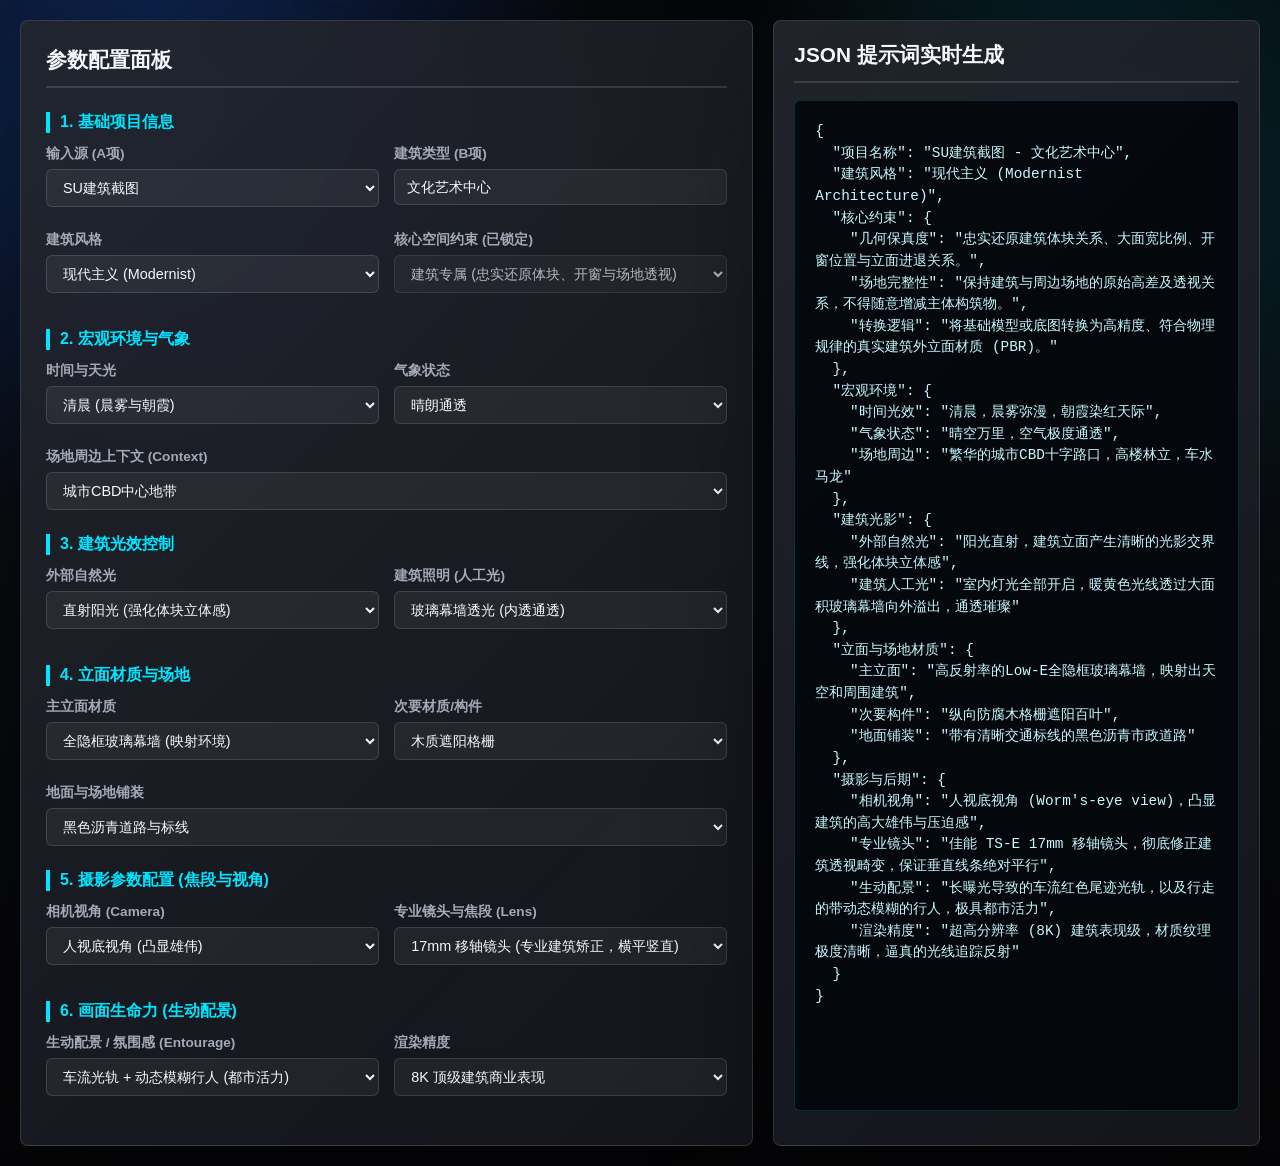
==== public/apps/architecture-prompt.html @ 8d7d2127 "Deploy personal portfolio site" ====
<!DOCTYPE html>
<html lang="zh-CN">
<head>
    <meta charset="UTF-8">
    <meta name="viewport" content="width=device-width, initial-scale=1.0">
    <title>建筑写实表现 - 提示词生成器</title>
    <style>
        :root {
            --primary: #2c3e50;
            --bg: #f4f6f8;
            --border: #ced4da;
            --radius: 6px;
            --accent: #2e86de;
            --success: #10ac84;
        }
        body {
            font-family: -apple-system, BlinkMacSystemFont, "Segoe UI", Roboto, sans-serif;
            background-color: var(--bg);
            color: var(--primary);
            max-width: 1400px;
            margin: 0 auto;
            padding: 20px;
            display: flex;
            gap: 20px;
            min-height: 100vh;
        }
        .form-section {
            flex: 1.4;
            background: #fff;
            padding: 25px;
            border-radius: var(--radius);
            box-shadow: 0 4px 15px rgba(0,0,0,0.05);
            min-height: calc(100vh - 40px);
            overflow-y: visible;
        }
        .right-panel {
            flex: 1;
            display: flex;
            flex-direction: column;
            gap: 20px;
        }
        .card { 
            background: #fff; 
            padding: 20px; 
            border-radius: var(--radius); 
            box-shadow: 0 4px 15px rgba(0,0,0,0.05); 
            display: flex;
            flex-direction: column;
            flex: 1; /* 让 JSON 预览卡片填满右侧高度 */
        }
        h2 { font-size: 1.3rem; margin-top: 0; padding-bottom: 12px; border-bottom: 2px solid var(--border); color: #34495e; }
        h3 { font-size: 1rem; margin: 24px 0 12px 0; color: var(--accent); border-left: 4px solid var(--accent); padding-left: 10px; }
        .row { display: flex; gap: 15px; margin-bottom: 12px; }
        .row .form-group { flex: 1; }
        .form-group { margin-bottom: 12px; }
        label { display: block; font-size: 0.85rem; margin-bottom: 6px; font-weight: 600; color: #555; }
        select, input[type="text"] {
            width: 100%; padding: 9px 12px; border: 1px solid var(--border);
            border-radius: 4px; font-size: 0.9rem; box-sizing: border-box; background-color: #f8f9fa; transition: border 0.2s;
        }
        select:focus, input:focus { border-color: var(--accent); outline: none; background: #fff;}
        .custom-input { margin-top: 8px; display: none; background-color: #fffde7 !important; border-color: #fdd835 !important; }
        pre { 
            background: #1e272e; color: #d2dae2; padding: 20px; border-radius: var(--radius); 
            overflow-y: auto; font-size: 0.9rem; flex: 1; white-space: pre-wrap; margin-top: 0;
            line-height: 1.5;
        }
        .btn { 
            background: var(--accent); color: #fff; border: none; padding: 12px 15px; 
            border-radius: 4px; cursor: pointer; font-size: 0.95rem; font-weight: bold; 
            transition: opacity 0.2s; width: 100%; margin-top: 15px;
        }
        .btn:hover { opacity: 0.85; }
        .btn.success { background: var(--success); }
        ::-webkit-scrollbar { width: 6px; height: 6px; }
        ::-webkit-scrollbar-thumb { background: #b2bec3; border-radius: 3px; }
    </style>
<link rel="stylesheet" href="./app-theme.css?v=20260623">
</head>
<body>

    <div class="form-section">
        <h2>参数配置面板</h2>
        
        <h3>1. 基础项目信息</h3>
        <div class="row">
            <div class="form-group">
                <label>输入源 (A项)</label>
                <select id="projSource">
                    <option value="SU建筑截图">SU建筑截图</option>
                    <option value="建筑白模">建筑白模</option>
                    <option value="场地航拍照片">场地航拍照片</option>
                    <option value="建筑立面线稿">建筑立面线稿</option>
                </select>
            </div>
            <div class="form-group">
                <label>建筑类型 (B项)</label>
                <input type="text" id="projScene" value="文化艺术中心" placeholder="例如：商业综合体 / 独栋美术馆">
            </div>
        </div>
        <div class="row">
            <div class="form-group">
                <label>建筑风格</label>
                <select id="designStyle" onchange="toggleCustom('designStyle', 'designStyleCustom')">
                    <option value="现代主义 (Modernist Architecture)">现代主义 (Modernist)</option>
                    <option value="解构主义 (Deconstructivism)，充满张力的非线性体块">解构主义 (Deconstructivism)</option>
                    <option value="粗野主义 (Brutalism)，强调结构与材料原色">粗野主义 (Brutalism)</option>
                    <option value="参数化设计 (Parametric Design)，流线型表皮">参数化设计 (Parametric)</option>
                    <option value="新中式建筑 (New Chinese Style)，坡屋顶与禅意表达">新中式建筑 (New Chinese)</option>
                    <option value="custom">✍️ 自定义输入...</option>
                </select>
                <input type="text" id="designStyleCustom" class="custom-input" placeholder="请输入自定义风格...">
            </div>
            <div class="form-group">
                <label>核心空间约束 (已锁定)</label>
                <select id="coreConstraint" disabled style="background-color: #e9ecef; color: #495057;">
                    <option value="exterior">建筑专属 (忠实还原体块、开窗与场地透视)</option>
                </select>
            </div>
        </div>

        <h3>2. 宏观环境与气象</h3>
        <div class="row">
            <div class="form-group">
                <label>时间与天光</label>
                <select id="envTime" onchange="toggleCustom('envTime', 'envTimeCustom')">
                    <option value="清晨，晨雾弥漫，朝霞染红天际">清晨 (晨雾与朝霞)</option>
                    <option value="午后，阳光强烈，产生清晰硬朗的建筑阴影">正午/午后 (强烈日照)</option>
                    <option value="黄昏/魔术光 (Golden Hour)，低角度温暖阳光勾勒建筑轮廓">黄昏 (Golden Hour)</option>
                    <option value="蓝调时刻 (Blue Hour)，深蓝天空与建筑暖光形成强烈冷暖对比">蓝调时刻 (夜景冷暖对比)</option>
                    <option value="深夜，璀璨的城市夜景，星空背景">深夜 (璀璨夜景)</option>
                    <option value="custom">✍️ 自定义输入...</option>
                </select>
                <input type="text" id="envTimeCustom" class="custom-input" placeholder="请输入自定义时间...">
            </div>
            <div class="form-group">
                <label>气象状态</label>
                <select id="envWeather">
                    <option value="晴空万里，空气极度通透">晴朗通透</option>
                    <option value="雨后初晴，地面有明显积水与建筑倒影">雨后 (水面反射)</option>
                    <option value="阴天多云，柔和的漫反射光，无刺眼高光">阴天多云 (漫反射)</option>
                    <option value="冬季暴风雪，建筑被白雪覆盖">暴风雪 (雪景)</option>
                </select>
            </div>
        </div>
        <div class="form-group">
            <label>场地周边上下文 (Context)</label>
            <select id="envView" onchange="toggleCustom('envView', 'envViewCustom')">
                <option value="繁华的城市CBD十字路口，高楼林立，车水马龙">城市CBD中心地带</option>
                <option value="宁静的滨水河岸，开阔的水面与自然驳岸">滨水/海滨自然环境</option>
                <option value="茂密的原始森林，建筑隐匿于参天大树之中">森林/山地隐匿环境</option>
                <option value="开阔的城市广场，视线无遮挡">开阔的城市广场</option>
                <option value="custom">✍️ 自定义输入...</option>
            </select>
            <input type="text" id="envViewCustom" class="custom-input" placeholder="请输入具体的周边环境...">
        </div>

        <h3>3. 建筑光效控制</h3>
        <div class="row">
            <div class="form-group">
                <label>外部自然光</label>
                <select id="lightExterior">
                    <option value="阳光直射，建筑立面产生清晰的光影交界线，强化体块立体感">直射阳光 (强化体块立体感)</option>
                    <option value="柔和的全局天光漫反射，凸显建筑表皮的细腻肌理">全局漫反射 (凸显表皮肌理)</option>
                    <option value="强烈的逆光/剪影效果，仅勾勒建筑的天际线轮廓">逆光剪影 (突出轮廓)</option>
                </select>
            </div>
            <div class="form-group">
                <label>建筑照明 (人工光)</label>
                <select id="lightBuilding">
                    <option value="室内灯光全部开启，暖黄色光线透过大面积玻璃幕墙向外溢出，通透璀璨">玻璃幕墙透光 (内透通透)</option>
                    <option value="立面泛光照明，地埋射灯洗亮建筑底部材质，强调建筑昭示性">立面洗墙灯/泛光照明</option>
                    <option value="白天自然状态，无人工照明开启">无人工照明 (纯日景)</option>
                </select>
            </div>
        </div>

        <h3>4. 立面材质与场地</h3>
        <div class="row">
            <div class="form-group">
                <label>主立面材质</label>
                <select id="m_facadeMain" onchange="toggleCustom('m_facadeMain', 'm_facadeMainCustom')">
                    <option value="高反射率的Low-E全隐框玻璃幕墙，映射出天空和周围建筑">全隐框玻璃幕墙 (映射环境)</option>
                    <option value="保留真实模板拼缝与对拉螺栓孔的清水混凝土">清水混凝土</option>
                    <option value="具有历史厚重感的红砖砌筑">复古红砖</option>
                    <option value="暖色调天然干挂石材">干挂天然石材</option>
                    <option value="极具现代感的银灰色阳极氧化铝板幕墙">阳极氧化铝板</option>
                    <option value="custom">✍️ 自定义输入...</option>
                </select>
                <input type="text" id="m_facadeMainCustom" class="custom-input" placeholder="请输入主立面材质...">
            </div>
            <div class="form-group">
                <label>次要材质/构件</label>
                <select id="m_facadeSub" onchange="toggleCustom('m_facadeSub', 'm_facadeSubCustom')">
                    <option value="纵向防腐木格栅遮阳百叶">木质遮阳格栅</option>
                    <option value="深灰色氟碳漆钢结构框架">深灰色钢结构暴露</option>
                    <option value="参数化渐变穿孔铝板">穿孔铝板</option>
                    <option value="空">不需要(留空)</option>
                    <option value="custom">✍️ 自定义输入...</option>
                </select>
                <input type="text" id="m_facadeSubCustom" class="custom-input" placeholder="请输入次要材质...">
            </div>
        </div>
        <div class="form-group">
            <label>地面与场地铺装</label>
            <select id="m_site" onchange="toggleCustom('m_site', 'm_siteCustom')">
                <option value="带有清晰交通标线的黑色沥青市政道路">黑色沥青道路与标线</option>
                <option value="大块面花岗岩广场硬质铺装">花岗岩广场铺装</option>
                <option value="平静的无边际镜面水池，完美倒影建筑">镜面水池 (倒影建筑)</option>
                <option value="修剪整齐的大面积景观草坪">景观草坪</option>
                <option value="空">不需要(留空)</option>
                <option value="custom">✍️ 自定义输入...</option>
            </select>
            <input type="text" id="m_siteCustom" class="custom-input" placeholder="请输入场地材质...">
        </div>

        <h3>5. 摄影参数配置 (焦段与视角)</h3>
        <div class="row">
            <div class="form-group">
                <label>相机视角 (Camera)</label>
                <select id="camAngle">
                    <option value="人视底视角 (Worm's-eye view)，凸显建筑的高大雄伟与压迫感">人视底视角 (凸显雄伟)</option>
                    <option value="正常人眼视高 (Eye-level)，平视，强调街道尺度与亲历感">平视街景视角 (真实亲历)</option>
                    <option value="无人机航拍鸟瞰视角 (Aerial view)，展现完整的建筑屋顶第五立面与场地总图关系">鸟瞰航拍视角 (总图关系)</option>
                </select>
            </div>
            <div class="form-group">
                <label>专业镜头与焦段 (Lens)</label>
                <select id="camModel">
                    <option value="佳能 TS-E 17mm 移轴镜头，彻底修正建筑透视畸变，保证垂直线条绝对平行">17mm 移轴镜头 (专业建筑矫正，横平竖直)</option>
                    <option value="24mm 超广角镜头，展现强烈的空间张力与建筑全貌">24mm 超广角 (凸显空间张力)</option>
                    <option value="35mm 人文定焦镜头，视角自然，兼顾建筑主体与周边环境的叙事">35mm 人文视角 (建筑与环境叙事)</option>
                    <option value="50mm 标准定焦镜头，消除透视形变，客观真实记录">50mm 标准镜头 (客观无畸变)</option>
                    <option value="135mm 长焦镜头，压缩空间透视，拉近背景，强调建筑立面的局部纹理与序列感">135mm 长焦镜头 (压缩透视，强调局部纹理)</option>
                    <option value="大疆 Mavic 3 Pro 航拍级哈苏镜头，画面锐利通透">航拍哈苏镜头 (无人机专用)</option>
                </select>
            </div>
        </div>
        
        <h3>6. 画面生命力 (生动配景)</h3>
        <div class="row">
            <div class="form-group">
                <label>生动配景 / 氛围感 (Entourage)</label>
                <select id="camPeople">
                    <option value="长曝光导致的车流红色尾迹光轨，以及行走的带动态模糊的行人，极具都市活力">车流光轨 + 动态模糊行人 (都市活力)</option>
                    <option value="雨中撑伞匆匆走过的行人，路面积水反射出建筑的倒影与霓虹灯光">撑伞行人 + 水洼倒影 (雨天故事感)</option>
                    <option value="骑行者与玩滑板的青年穿梭于广场，画面极具社区生活气息与年轻活力">骑行者与滑板青年 (社区活力)</option>
                    <option value="建筑底层带有咖啡外摆区，坐着交谈的都市白领，具有浓厚的商业氛围">咖啡外摆 + 交谈白领 (商业氛围)</option>
                    <option value="画面中有三两驻足观赏的行人作为建筑的比例尺，天空有飞鸟掠过">驻足行人作为比例尺 + 飞鸟</option>
                    <option value="微风吹过，前景树叶产生轻微的动态模糊，远处的车辆若隐若现">前景树叶模糊摇曳 (自然呼吸感)</option>
                    <option value="画面极其纯净，移除所有车辆、杂物与行人，仅保留纯粹的建筑结构与植物">纯净空景 (无车无人，极简纯粹)</option>
                </select>
            </div>
            <div class="form-group">
                <label>渲染精度</label>
                <select id="renderQuality">
                    <option value="超高分辨率 (8K) 建筑表现级，材质纹理极度清晰，逼真的光线追踪反射">8K 顶级建筑商业表现</option>
                    <option value="建筑概念竞赛图纸风格，画面干净，色彩克制高级">概念竞赛图纸 (色彩克制)</option>
                </select>
            </div>
        </div>
    </div>

    <div class="right-panel">
        <div class="card">
            <h2>JSON 提示词实时生成</h2>
            <pre id="jsonOutput"></pre>
        </div>
    </div>

    <script>
        // 控制自定义输入框
        function toggleCustom(selectId, inputId) {
            const select = document.getElementById(selectId);
            const input = document.getElementById(inputId);
            input.style.display = select.value === 'custom' ? 'block' : 'none';
            if (select.value === 'custom') input.focus();
            generateJSON();
        }

        function getFinalValue(selectId, inputId) {
            const select = document.getElementById(selectId);
            return select.value === 'custom' ? document.getElementById(inputId).value : select.value;
        }

        // 核心 JSON 生成逻辑
        function generateJSON() {
            const projName = `${document.getElementById('projSource').value} - ${document.getElementById('projScene').value}`;
            
            // 建筑专属约束
            const coreObj = {
                "几何保真度": "忠实还原建筑体块关系、大面宽比例、开窗位置与立面进退关系。",
                "场地完整性": "保持建筑与周边场地的原始高差及透视关系，不得随意增减主体构筑物。",
                "转换逻辑": "将基础模型或底图转换为高精度、符合物理规律的真实建筑外立面材质 (PBR)。"
            };

            const data = {
                "项目名称": projName,
                "建筑风格": getFinalValue('designStyle', 'designStyleCustom'),
                "核心约束": coreObj,
                "宏观环境": { 
                    "时间光效": getFinalValue('envTime', 'envTimeCustom'), 
                    "气象状态": document.getElementById('envWeather').value,
                    "场地周边": getFinalValue('envView', 'envViewCustom') 
                },
                "建筑光影": { 
                    "外部自然光": document.getElementById('lightExterior').value, 
                    "建筑人工光": document.getElementById('lightBuilding').value 
                },
                "摄影与后期": { 
                    "相机视角": document.getElementById('camAngle').value,
                    "专业镜头": document.getElementById('camModel').value, 
                    "生动配景": document.getElementById('camPeople').value,
                    "渲染精度": document.getElementById('renderQuality').value 
                }
            };

            // 材质节点动态过滤
            const materials = {};
            const facadeMain = getFinalValue('m_facadeMain', 'm_facadeMainCustom');
            const facadeSub = getFinalValue('m_facadeSub', 'm_facadeSubCustom');
            const siteVal = getFinalValue('m_site', 'm_siteCustom');
            
            if (facadeMain && facadeMain !== '空') materials["主立面"] = facadeMain;
            if (facadeSub && facadeSub !== '空') materials["次要构件"] = facadeSub;
            if (siteVal && siteVal !== '空') materials["地面铺装"] = siteVal;

            if (Object.keys(materials).length > 0) {
                const newData = {};
                for (let key in data) { 
                    newData[key] = data[key]; 
                    if (key === '建筑光影') newData["立面与场地材质"] = materials; 
                }
                document.getElementById('jsonOutput').textContent = JSON.stringify(newData, null, 2);
                return JSON.stringify(newData, null, 2);
            }

            const jsonString = JSON.stringify(data, null, 2);
            document.getElementById('jsonOutput').textContent = jsonString;
            return jsonString;
        }

        // 监听所有输入框和下拉框，实现实时更新
        document.querySelectorAll('input, select').forEach(element => {
            element.addEventListener('input', generateJSON);
            element.addEventListener('change', generateJSON);
        });

        // 初始化加载一次
        generateJSON();
    </script>
<script src="./app-protect.js?v=20260623"></script>
</body>
</html>
---- public/apps/app-theme.css ----
:root {
  --app-bg: #06070a;
  --app-panel: rgba(15, 18, 26, 0.88);
  --app-panel-2: rgba(22, 27, 38, 0.92);
  --app-ink: #f7f8ff;
  --app-muted: #a4a9b7;
  --app-line: rgba(255, 255, 255, 0.13);
  --app-accent: #1f6bff;
  --app-accent-2: #00e5ff;
  --app-success: #10ac84;
  --primary: var(--app-accent);
  --primary-hover: #4e88ff;
  --bg: var(--app-bg);
  --card: var(--app-panel);
  --text: var(--app-ink);
  --border: var(--app-line);
  --accent: var(--app-accent-2);
  --success: var(--app-success);
}

* {
  box-sizing: border-box;
}

html {
  min-height: 100%;
  color-scheme: dark;
}

body {
  min-height: 100vh;
  background:
    radial-gradient(circle at 12% 8%, rgba(31, 107, 255, 0.32), transparent 28rem),
    radial-gradient(circle at 86% 16%, rgba(0, 229, 255, 0.18), transparent 24rem),
    linear-gradient(180deg, #06070a 0%, #090b10 45%, #050507 100%) !important;
  color: var(--app-ink) !important;
  font-family: -apple-system, BlinkMacSystemFont, "Segoe UI", "PingFang SC", "Microsoft YaHei", sans-serif !important;
}

body::before {
  position: fixed;
  inset: 0;
  z-index: -1;
  pointer-events: none;
  content: "";
  opacity: 0.22;
  background-image:
    linear-gradient(rgba(255, 255, 255, 0.06) 1px, transparent 1px),
    linear-gradient(90deg, rgba(255, 255, 255, 0.06) 1px, transparent 1px);
  background-size: 72px 72px;
}

h1,
h2,
h3 {
  color: var(--app-ink) !important;
  letter-spacing: 0;
}

h1 {
  font-size: clamp(2rem, 4vw, 4rem) !important;
  line-height: 1.05 !important;
}

h2 {
  border-color: var(--app-line) !important;
}

h3,
.section-title {
  color: var(--app-accent-2) !important;
  border-color: var(--app-accent-2) !important;
}

header,
.form-section,
.output-section,
.right-panel .card,
.card,
.panel,
.upload-section,
.piece-wrapper {
  border: 1px solid var(--app-line) !important;
  border-radius: 8px !important;
  background:
    linear-gradient(135deg, rgba(255, 255, 255, 0.08), rgba(255, 255, 255, 0.025)),
    var(--app-panel) !important;
  box-shadow: 0 30px 120px rgba(0, 0, 0, 0.38) !important;
  backdrop-filter: blur(16px);
}

header {
  border-radius: 0 !important;
  border-width: 0 0 1px !important;
}

.form-section {
  max-height: none !important;
  min-height: calc(100vh - 40px) !important;
  overflow-y: visible !important;
}

label,
header p,
.workflow,
.legend,
.hint,
.tip,
.ref-count,
.section-heading p {
  color: var(--app-muted) !important;
}

input,
select,
textarea,
.output-box {
  border: 1px solid var(--app-line) !important;
  border-radius: 6px !important;
  background: rgba(255, 255, 255, 0.055) !important;
  color: var(--app-ink) !important;
}

input:focus,
select:focus,
textarea:focus {
  outline: none !important;
  border-color: var(--app-accent-2) !important;
  box-shadow: 0 0 0 3px rgba(0, 229, 255, 0.14) !important;
}

option {
  background: #111722;
  color: var(--app-ink);
}

pre,
#output {
  border: 1px solid rgba(0, 229, 255, 0.18) !important;
  background: rgba(2, 5, 10, 0.86) !important;
  color: #c8f7ff !important;
}

.btn,
.download-btn,
.download-all-btn,
button {
  border: 1px solid rgba(0, 229, 255, 0.22) !important;
  border-radius: 8px !important;
  background: linear-gradient(135deg, var(--app-accent), #7147ff) !important;
  color: #fff !important;
  font-weight: 800 !important;
  box-shadow: 0 18px 40px rgba(31, 107, 255, 0.24) !important;
}

.btn:hover,
.download-btn:hover,
.download-all-btn:hover,
button:hover {
  transform: translateY(-1px);
  filter: brightness(1.08);
}

.btn.active,
.tab-btn.active {
  background: linear-gradient(135deg, var(--app-accent-2), var(--app-accent)) !important;
  color: #fff !important;
}

.tab-btn {
  border: 1px solid var(--app-line) !important;
  background: rgba(255, 255, 255, 0.06) !important;
  color: var(--app-muted) !important;
}

.custom-input {
  border-color: rgba(0, 229, 255, 0.45) !important;
  background: rgba(0, 229, 255, 0.08) !important;
}

.comparison-container,
.canvas-wrap,
.ref-section,
.ref-item {
  border: 1px solid var(--app-line) !important;
  background: rgba(255, 255, 255, 0.045) !important;
}

.slider-button {
  border-color: var(--app-accent-2) !important;
  background: var(--app-accent-2) !important;
}

.badge,
.workflow span {
  border: 1px solid rgba(0, 229, 255, 0.22) !important;
  background: rgba(0, 229, 255, 0.1) !important;
  color: var(--app-accent-2) !important;
}

::-webkit-scrollbar {
  width: 8px;
  height: 8px;
}

::-webkit-scrollbar-thumb {
  border-radius: 999px;
  background: rgba(0, 229, 255, 0.32);
}

::-webkit-scrollbar-track {
  background: rgba(255, 255, 255, 0.04);
}

@media (max-width: 900px) {
  body {
    padding: 1rem !important;
  }

  .row,
  .field-row,
  .field-row.two,
  .grid-2 {
    grid-template-columns: 1fr !important;
    flex-direction: column !important;
  }
}
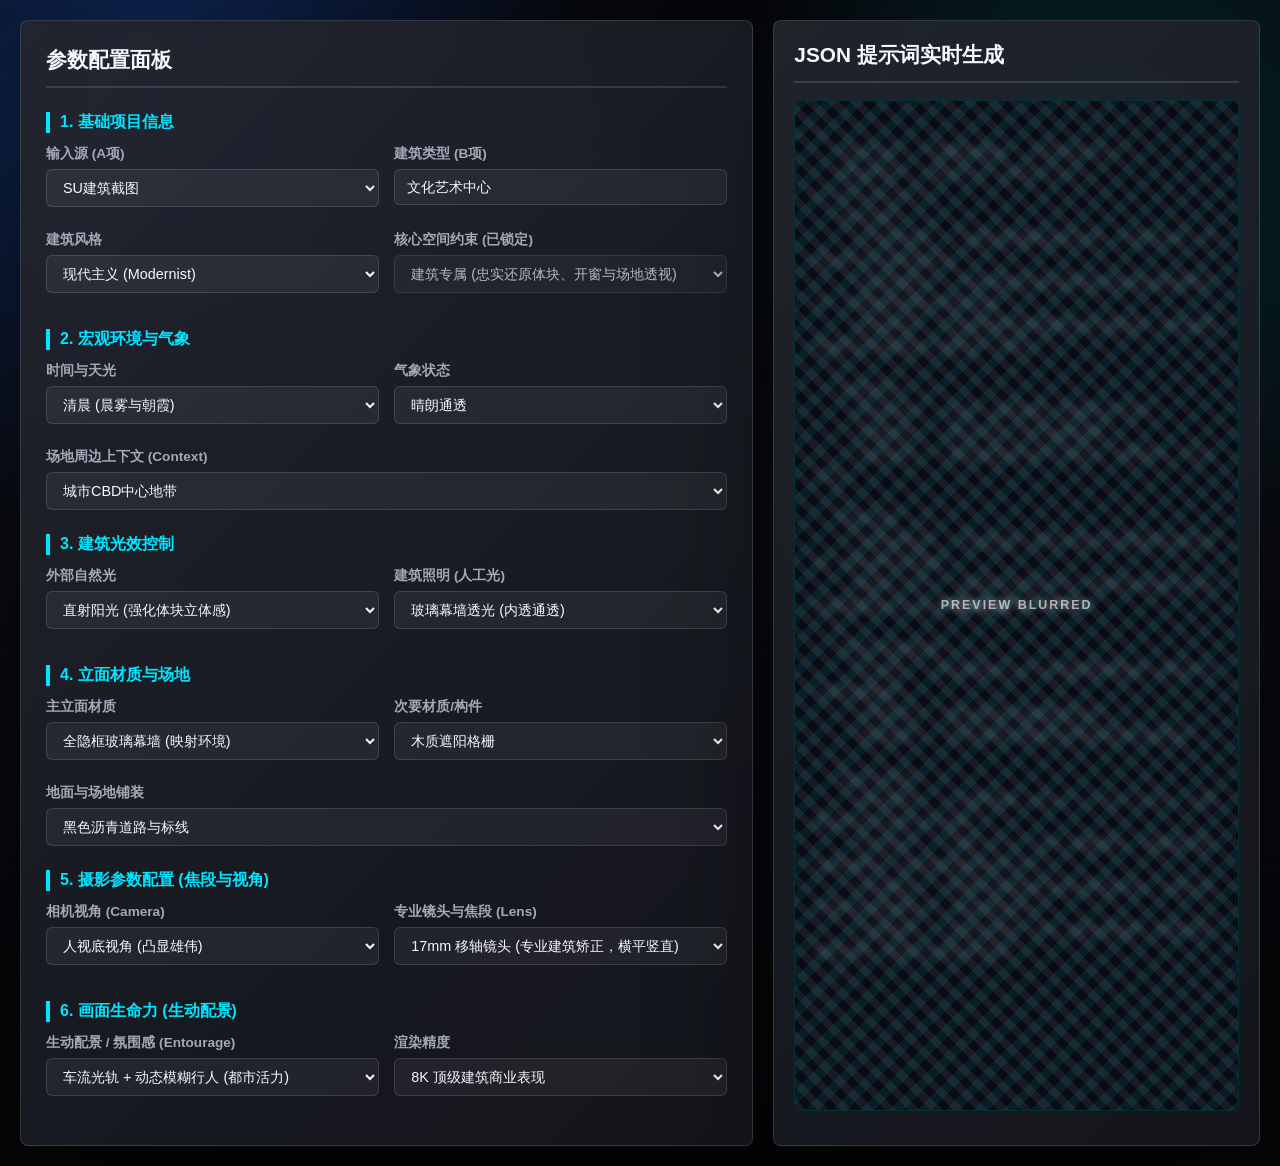
==== commit 59f3482e: "Update portfolio landing page" ====
--- a/public/apps/architecture-prompt.html
+++ b/public/apps/architecture-prompt.html
@@ -75,7 +75,7 @@
         ::-webkit-scrollbar { width: 6px; height: 6px; }
         ::-webkit-scrollbar-thumb { background: #b2bec3; border-radius: 3px; }
     </style>
-<link rel="stylesheet" href="./app-theme.css?v=20260623">
+<link rel="stylesheet" href="./app-theme.css?v=20260701-publish">
 </head>
 <body>
 
@@ -264,7 +264,7 @@
     <div class="right-panel">
         <div class="card">
             <h2>JSON 提示词实时生成</h2>
-            <pre id="jsonOutput"></pre>
+            <pre id="jsonOutput" class="protected-output"></pre>
         </div>
     </div>
 
--- a/public/apps/app-theme.css
+++ b/public/apps/app-theme.css
@@ -212,6 +212,34 @@
   background: rgba(255, 255, 255, 0.04);
 }
 
+.protected-output {
+  position: relative;
+  overflow: hidden !important;
+  color: transparent !important;
+  text-shadow: 0 0 8px rgba(215, 226, 234, 0.68);
+  user-select: none;
+}
+
+.protected-output::after {
+  position: absolute;
+  inset: 0;
+  display: grid;
+  place-items: center;
+  content: "Preview blurred";
+  color: rgba(255, 255, 255, 0.62);
+  font-family: Inter, -apple-system, BlinkMacSystemFont, "Segoe UI", sans-serif;
+  font-size: 0.78rem;
+  font-weight: 800;
+  letter-spacing: 0.16em;
+  text-transform: uppercase;
+  pointer-events: none;
+  background:
+    repeating-linear-gradient(45deg, rgba(255, 255, 255, 0.08) 0 8px, rgba(255, 255, 255, 0.015) 8px 16px),
+    repeating-linear-gradient(135deg, rgba(0, 229, 255, 0.08) 0 10px, rgba(0, 0, 0, 0.08) 10px 20px),
+    rgba(8, 13, 24, 0.46);
+  backdrop-filter: blur(4px);
+}
+
 @media (max-width: 900px) {
   body {
     padding: 1rem !important;
